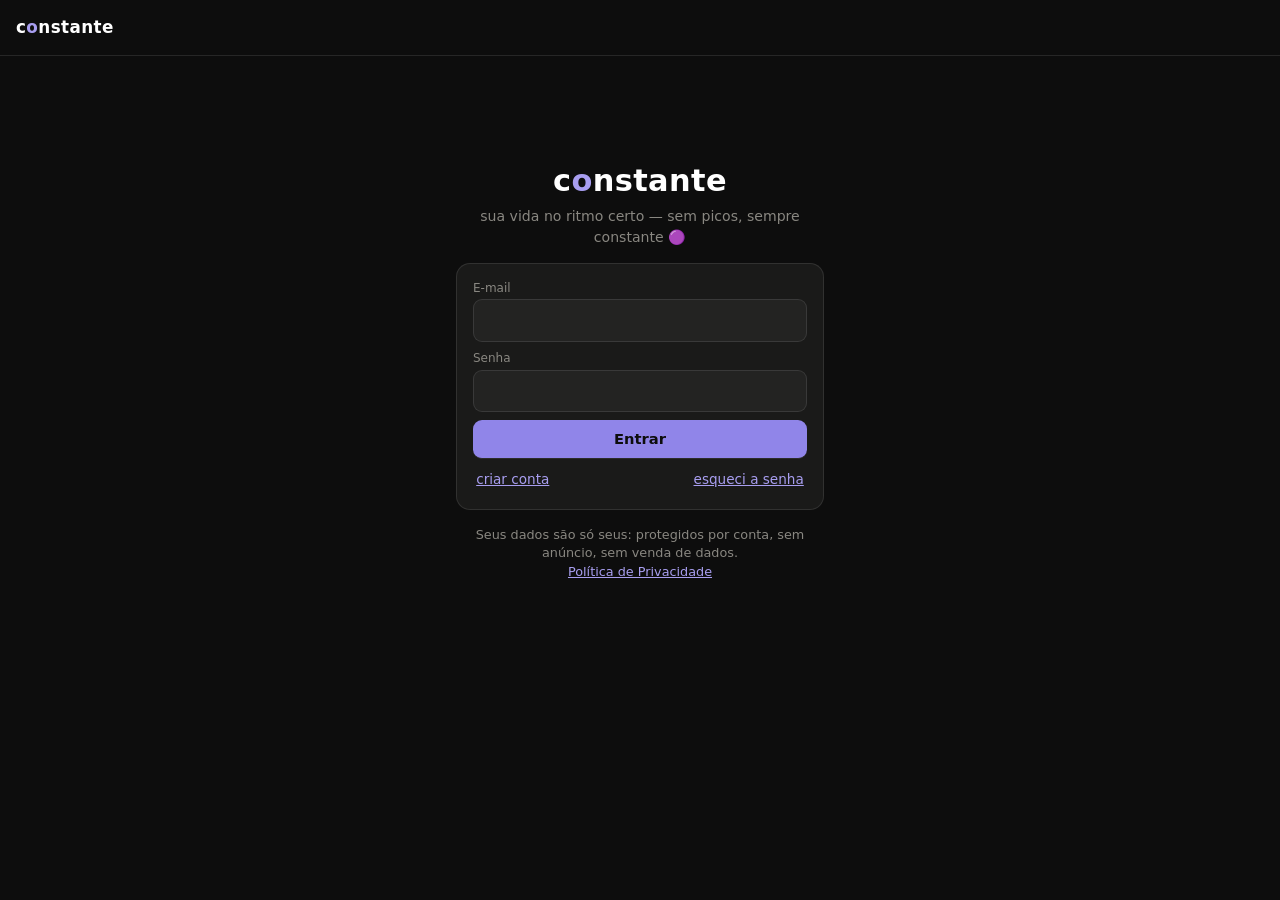
==== index.html @ 074a0b9b "feat: CAPTCHA Turnstile no login + cache v17" ====
<!DOCTYPE html>
<html lang="pt-BR">
<head>
  <meta charset="UTF-8">
  <meta name="viewport" content="width=device-width, initial-scale=1.0, viewport-fit=cover">
  <meta name="description" content="Constante — rotina, hábitos, dieta, finanças e foco. Sua vida no ritmo certo.">
  <meta name="theme-color" content="#0d0d0d">

  <meta http-equiv="Content-Security-Policy" content="default-src 'self'; script-src 'self' https://challenges.cloudflare.com; style-src 'self' 'unsafe-inline'; img-src 'self' data:; connect-src 'self' https://*.supabase.co https://challenges.cloudflare.com; frame-src https://challenges.cloudflare.com; object-src 'none'; base-uri 'none'; form-action 'self'">
  <title>Constante — sua vida no ritmo certo</title>

  <meta property="og:title" content="Constante">
  <meta property="og:description" content="Rotina, hábitos, dieta, finanças e foco — sem picos, sempre constante.">

  <link rel="manifest" href="manifest.webmanifest">
  <link rel="icon" type="image/png" href="assets/icons/icon-192.png">
  <link rel="apple-touch-icon" href="assets/icons/icon-192.png">
  <link rel="stylesheet" href="css/styles.css">
  <script src="https://challenges.cloudflare.com/turnstile/v0/api.js" async defer></script>
</head>
<body>
  <header class="topbar">
    <span class="logo">c<em>o</em>nstante</span>
    <div class="stats" id="top-stats"></div>
    <button class="pill" id="btn-assist" data-action="assist-abrir" aria-label="Assistente — montar e adicionar à rotina" title="Assistente" style="display:none">🤖</button>
    <button class="pill" data-nav="config" aria-label="Configurações">⚙️</button>
  </header>

  <main id="view" aria-live="polite">
    <noscript><p style="padding:1rem">O Constante precisa de JavaScript pra funcionar.</p></noscript>
  </main>

  <button class="sos-fab" data-action="sos-abrir" aria-label="SOS impulso — respiração guiada">🌊</button>

  <nav class="bottom-nav" aria-label="Navegação principal">
    <button data-nav="hoje"><span class="ic">☀️</span>Hoje</button>
    <button data-nav="rotina"><span class="ic">📅</span>Rotina</button>
    <button data-nav="dieta"><span class="ic">🍽️</span>Dieta</button>
    <button data-nav="grana"><span class="ic">💰</span>Grana</button>
    <button data-nav="mente"><span class="ic">🧠</span>Mente</button>
  </nav>

  <div id="modal-root" class="escondido"></div>

  <script src="js/config.js" defer></script>
  <script src="js/vendor-supabase.js" defer></script>
  <script src="js/data.js" defer></script>
  <script src="js/core.js" defer></script>
  <script src="js/ui.js" defer></script>
  <script src="js/auth.js" defer></script>
  <script src="js/views.js" defer></script>
  <script src="js/views2.js" defer></script>
  <script src="js/views-f2.js" defer></script>
  <script src="js/views-auth.js" defer></script>
  <script src="js/assistente.js" defer></script>
  <script src="js/progresso.js" defer></script>
  <script src="js/notificacoes.js" defer></script>
  <script src="js/script.js" defer></script>
</body>
</html>
---- css/styles.css ----
@import url('variables.css');

*,*::before,*::after{ box-sizing:border-box; margin:0; padding:0; }
html{ -webkit-text-size-adjust:100%; }
body{
  font-family:var(--font); background:var(--bg); color:var(--ink);
  line-height:1.45; min-height:100dvh;
  padding-bottom:calc(var(--nav-h) + env(safe-area-inset-bottom, 0px) + 20px);
}
img{ max-width:100%; height:auto; }
button{ font:inherit; color:inherit; background:none; border:none; cursor:pointer; }
input,select,textarea{
  font:inherit; color:var(--ink); background:var(--surface-2);
  border:1px solid var(--border); border-radius:var(--radius-sm);
  padding:0.55rem 0.7rem; width:100%;
}
input:focus,select:focus,textarea:focus,button:focus-visible{
  outline:2px solid var(--brand); outline-offset:1px;
}
h1,h2,h3{ line-height:1.2; }
a{ color:var(--brand-strong); }

.topbar{
  position:sticky; top:0; z-index:40; height:var(--top-h);
  display:flex; align-items:center; gap:var(--sp-sm);
  padding:0 var(--sp-md);
  background:var(--bg);
  border-bottom:1px solid var(--border);
}
.topbar .logo{ font-weight:800; letter-spacing:0.4px; font-size:1.05rem; }
.topbar .logo em{ font-style:normal; color:var(--brand-strong); }
.topbar .stats{ margin-left:auto; display:flex; gap:var(--sp-sm); align-items:center; }
.pill{
  display:inline-flex; align-items:center; gap:0.3rem;
  background:var(--surface-2); border:1px solid var(--border);
  border-radius:999px; padding:0.22rem 0.65rem;
  font-size:0.82rem; font-weight:700; white-space:nowrap;
}
.pill.warn{ background:var(--warning-soft); }
.pill button{ padding:0; }

.bottom-nav{
  position:fixed; left:0; right:0; bottom:0; z-index:40;
  height:calc(var(--nav-h) + env(safe-area-inset-bottom, 0px));
  padding-bottom:env(safe-area-inset-bottom, 0px);
  display:flex; background:var(--surface);
  border-top:1px solid var(--border);
  transition:transform 0.2s ease;
}
/* teclado do celular aberto → esconde a barra pra não cobrir o campo */
body.teclado-aberto .bottom-nav{ transform:translateY(110%); }
body.teclado-aberto .sos-fab{ display:none; }
.bottom-nav button{
  flex:1; display:flex; flex-direction:column; align-items:center; justify-content:center;
  gap:2px; font-size:0.66rem; color:var(--ink-mute); font-weight:600;
}
.bottom-nav button .ic{ font-size:1.25rem; line-height:1; }
.bottom-nav button.ativo{ color:var(--brand-strong); }
.bottom-nav button.ativo .ic{ transform:translateY(-1px); }

main{ max-width:640px; margin:0 auto; padding:var(--sp-md); display:grid; gap:var(--sp-md); }
.card{
  background:var(--surface); border:1px solid var(--border);
  border-radius:var(--radius); padding:var(--sp-md);
}
.card h2{ font-size:0.8rem; text-transform:uppercase; letter-spacing:0.08em;
  color:var(--ink-mute); margin-bottom:var(--sp-sm); font-weight:700; }
.card h2 .dir{ float:right; }
.muted{ color:var(--ink-mute); font-size:0.85rem; }
.small{ font-size:0.8rem; }
.sec{ color:var(--ink-2); }
.num{ font-variant-numeric:tabular-nums; }
.linha{ display:flex; align-items:center; gap:var(--sp-sm); }
.linha .esq{ margin-right:auto; }
.chip{
  display:inline-block; border:1px solid var(--border); border-radius:999px;
  padding:0.15rem 0.6rem; font-size:0.78rem; color:var(--ink-2); background:var(--surface-2);
}
.btn{
  display:inline-flex; align-items:center; justify-content:center; gap:0.4rem;
  background:var(--brand); color:#0d0d0d; font-weight:800;
  border-radius:var(--radius-sm); padding:0.6rem 1rem; font-size:0.92rem;
}
.btn:active{ transform:scale(0.98); }
.btn.sec-btn{ background:var(--surface-2); color:var(--ink); border:1px solid var(--border); font-weight:700; }
.btn.perigo{ background:var(--critical-soft); color:#f3a1a1; border:1px solid rgba(208,59,59,0.4); }
.btn.mini{ padding:0.3rem 0.6rem; font-size:0.8rem; border-radius:8px; }
.btn.bloco{ width:100%; }
.progress{
  height:10px; background:var(--surface-3); border-radius:999px; overflow:hidden;
}
.progress > span{ display:block; height:100%; border-radius:999px;
  background:var(--brand); transition:width 0.4s ease; }
.progress.azul > span{ background:var(--series-1); }
.progress.verde > span{ background:var(--good); }
.progress.fina{ height:6px; }

.saudacao h1{ font-size:1.35rem; margin-bottom:2px; }
.frase{ color:var(--ink-2); font-size:0.9rem; font-style:italic; }
.agora{
  border-left:3px solid var(--brand); padding-left:0.7rem; margin-top:var(--sp-sm);
}
.hab{
  display:flex; align-items:center; gap:0.7rem; width:100%;
  padding:0.6rem 0.4rem; border-radius:var(--radius-sm); text-align:left;
  border-bottom:1px solid var(--grid);
}
.hab:last-child{ border-bottom:none; }
.hab .ic{ font-size:1.3rem; width:2rem; text-align:center; flex:none; }
.hab .nome{ flex:1; font-weight:600; font-size:0.95rem; }
.hab .sub{ display:block; font-weight:400; font-size:0.78rem; color:var(--ink-mute); }
.hab .streak{ font-size:0.8rem; color:var(--ink-2); font-weight:700; white-space:nowrap; }
.hab .check{
  width:1.7rem; height:1.7rem; border-radius:50%; flex:none;
  border:2px solid var(--baseline); display:grid; place-items:center;
  font-size:0.95rem; color:transparent; transition:all 0.15s ease;
}
.hab.feito .check{ background:var(--good); border-color:var(--good); color:#fff; }
.hab.falhou{ opacity:0.75; }
.hab.falhou .check{ background:var(--critical-soft); border-color:var(--critical); color:var(--critical); }
.hab.feito .nome{ text-decoration:line-through; text-decoration-color:rgba(255,255,255,0.35); }
.deslize-btn{ font-size:0.72rem; color:var(--ink-mute); text-decoration:underline; padding:0.2rem; }
.grupo-titulo{ margin:0.6rem 0 0.1rem; font-size:0.75rem; color:var(--ink-mute);
  text-transform:uppercase; letter-spacing:0.06em; font-weight:700; }
.agua-controles{ display:flex; gap:var(--sp-sm); align-items:center; flex-wrap:wrap; }
.check-lista .item{ display:flex; gap:0.6rem; align-items:flex-start; width:100%;
  text-align:left; padding:0.45rem 0.2rem; border-bottom:1px solid var(--grid); }
.check-lista .item:last-child{ border-bottom:none; }
.check-lista .box{ width:1.25rem; height:1.25rem; border-radius:6px; flex:none; margin-top:2px;
  border:2px solid var(--baseline); display:grid; place-items:center; font-size:0.75rem; color:transparent; }
.check-lista .item.ok .box{ background:var(--good); border-color:var(--good); color:#fff; }
.escala{ display:flex; gap:0.4rem; }
.escala button{
  flex:1; padding:0.5rem 0; border-radius:var(--radius-sm); font-size:1.15rem;
  background:var(--surface-2); border:1px solid var(--border);
}
.escala button.sel{ background:var(--brand); border-color:var(--brand); }

.mini-chart{ display:flex; align-items:flex-end; gap:6px; height:88px; padding-top:14px; }
.mini-chart .col{ flex:1; display:flex; flex-direction:column; align-items:center; gap:4px; height:100%; justify-content:flex-end; }
.mini-chart .bar{ width:100%; max-width:26px; background:var(--series-1); border-radius:4px 4px 0 0; min-height:2px; position:relative; }
.mini-chart .bar.apagada{ background:var(--surface-3); }
.mini-chart .col .lbl{ font-size:0.66rem; color:var(--ink-mute); }
.mini-chart .col .val{ font-size:0.66rem; color:var(--ink-2); font-variant-numeric:tabular-nums; height:0.9em; }

.dias-nav{ display:flex; gap:6px; overflow-x:auto; padding-bottom:4px; }
.dias-nav button{
  flex:1; min-width:3.2rem; padding:0.45rem 0.2rem; border-radius:var(--radius-sm);
  background:var(--surface-2); border:1px solid var(--border);
  font-size:0.8rem; font-weight:700; color:var(--ink-2);
}
.dias-nav button.sel{ background:var(--brand); color:#0d0d0d; border-color:var(--brand); }
.bloco{
  display:flex; gap:0.7rem; padding:0.5rem 0.3rem; border-bottom:1px solid var(--grid);
  align-items:baseline;
}
.bloco:last-child{ border-bottom:none; }
.bloco .hora{ font-variant-numeric:tabular-nums; font-size:0.8rem; color:var(--ink-mute);
  width:5.4rem; flex:none; }
.bloco .txt{ flex:1; font-size:0.92rem; }
.bloco .tag{ width:4px; align-self:stretch; border-radius:2px; flex:none; }
.bloco.agora-marca{ background:var(--surface-2); border-radius:var(--radius-sm); }
.bloco .edit{ color:var(--ink-mute); font-size:0.85rem; padding:0 0.3rem; }

.refeicao-card{ border-bottom:1px solid var(--grid); padding:0.7rem 0; }
.refeicao-card:last-child{ border-bottom:none; }
.refeicao-card ul{ margin:0.3rem 0 0 1.1rem; font-size:0.88rem; color:var(--ink-2); }
.refeicao-card .subs{ margin-top:0.35rem; }
.refeicao-card .subs li{ color:var(--ink-mute); font-size:0.8rem; }
details summary{ cursor:pointer; color:var(--ink-mute); font-size:0.8rem; margin-top:0.3rem; }
.peso-chart{ width:100%; height:120px; }

.divida{ padding:0.6rem 0; border-bottom:1px solid var(--grid); }
.divida:last-child{ border-bottom:none; }
.divida .topo{ display:flex; align-items:baseline; gap:0.5rem; margin-bottom:0.35rem; }
.divida .topo .nome{ font-weight:700; }
.divida .topo .valores{ margin-left:auto; font-size:0.82rem; color:var(--ink-2); }
.divida.quitada .nome{ text-decoration:line-through; color:var(--ink-mute); }
.tabela{ width:100%; border-collapse:collapse; font-size:0.85rem; }
.tabela th{ text-align:left; color:var(--ink-mute); font-weight:600; font-size:0.75rem;
  text-transform:uppercase; letter-spacing:0.05em; padding:0.35rem 0.4rem;
  border-bottom:1px solid var(--baseline); }
.tabela td{ padding:0.4rem; border-bottom:1px solid var(--grid); vertical-align:top; }
.tabela td.num, .tabela th.num{ text-align:right; }
.gauge-lbl{ display:flex; justify-content:space-between; font-size:0.8rem; color:var(--ink-2); margin-bottom:4px; }

.sono-form{ display:grid; grid-template-columns:1fr 1fr; gap:var(--sp-sm); }
.sono-form label{ font-size:0.75rem; color:var(--ink-mute); display:block; margin-bottom:2px; }
.linha-chart{ display:flex; align-items:flex-end; gap:3px; height:64px; }
.linha-chart .b{ flex:1; background:var(--series-1); border-radius:3px 3px 0 0; min-height:2px; }
.linha-chart .b.vazio{ background:var(--surface-3); }
.conquista{ display:flex; gap:0.7rem; align-items:center; padding:0.45rem 0; border-bottom:1px solid var(--grid); }
.conquista:last-child{ border-bottom:none; }
.conquista .ic{ font-size:1.5rem; width:2.2rem; text-align:center; filter:grayscale(1); opacity:0.4; }
.conquista.ganha .ic{ filter:none; opacity:1; }
.conquista .nome{ font-weight:700; font-size:0.9rem; }
.conquista .desc{ font-size:0.78rem; color:var(--ink-mute); }

.cfg-grid{ display:grid; grid-template-columns:1fr 1fr; gap:var(--sp-sm); }
.cfg-grid label, .campo label{ font-size:0.75rem; color:var(--ink-mute); display:block; margin-bottom:2px; }
.campo{ margin-bottom:var(--sp-sm); }
.lista-edit .item-edit{ display:flex; gap:0.5rem; align-items:center; padding:0.4rem 0;
  border-bottom:1px solid var(--grid); font-size:0.9rem; }
.lista-edit .item-edit:last-child{ border-bottom:none; }
.lista-edit .item-edit .nome{ flex:1; }

.modal-fundo{
  position:fixed; inset:0; z-index:60; background:rgba(0,0,0,0.65);
  display:grid; place-items:end center; backdrop-filter:blur(3px);
}
.modal{
  background:var(--surface); border:1px solid var(--border);
  border-radius:var(--radius) var(--radius) 0 0; width:100%; max-width:640px;
  max-height:88dvh; overflow-y:auto; padding:var(--sp-lg) var(--sp-md) calc(var(--sp-lg) + env(safe-area-inset-bottom,0px));
  box-shadow:var(--shadow);
}
.modal h3{ margin-bottom:var(--sp-sm); }
.modal .acoes{ display:flex; gap:var(--sp-sm); margin-top:var(--sp-md); }
.modal .acoes .btn{ flex:1; }
.sos-fab{
  position:fixed; right:14px; bottom:calc(var(--nav-h) + env(safe-area-inset-bottom,0px) + 14px);
  z-index:45; width:52px; height:52px; border-radius:50%;
  background:var(--surface-2); border:1px solid var(--border);
  font-size:1.5rem; box-shadow:var(--shadow); display:grid; place-items:center;
}
.respira{
  width:150px; height:150px; margin:var(--sp-lg) auto; border-radius:50%;
  background:radial-gradient(circle, rgba(144,133,233,0.5), rgba(144,133,233,0.12));
  display:grid; place-items:center; font-weight:800; font-size:1.05rem;
  transition:transform 3.5s ease-in-out; transform:scale(0.62);
}
.respira.inspira{ transform:scale(1); }
.toast{
  position:fixed; left:50%; transform:translateX(-50%);
  bottom:calc(var(--nav-h) + 20px); z-index:70;
  background:var(--surface-2); border:1px solid var(--border); color:var(--ink);
  border-radius:999px; padding:0.55rem 1.1rem; font-size:0.88rem; font-weight:600;
  box-shadow:var(--shadow); max-width:92vw; text-align:center;
}

.grid-2{ display:grid; grid-template-columns:1fr 1fr; gap:var(--sp-sm); }
.mt{ margin-top:var(--sp-sm); } .mt-lg{ margin-top:var(--sp-md); }
.centro{ text-align:center; }
.escondido{ display:none !important; }
.aviso{
  background:var(--warning-soft); border:1px solid rgba(250,178,25,0.35);
  border-radius:var(--radius-sm); padding:0.6rem 0.8rem; font-size:0.82rem; color:var(--ink-2);
}
.ok-box{ background:var(--good-soft); border:1px solid rgba(12,163,12,0.35);
  border-radius:var(--radius-sm); padding:0.6rem 0.8rem; font-size:0.85rem; }
.hero-num{ font-size:2rem; font-weight:800; }
.hero-sub{ font-size:0.8rem; color:var(--ink-mute); }

.modo-login .bottom-nav, .modo-login .sos-fab, .modo-login .topbar .stats,
.modo-login .topbar [data-nav="config"]{ display:none; }
.login-wrap{ max-width:400px; margin:7dvh auto 0; padding:var(--sp-md); display:grid; gap:var(--sp-md); }
.login-logo{ text-align:center; font-size:1.9rem; font-weight:800; letter-spacing:0.4px; }
.login-logo em{ font-style:normal; color:var(--brand-strong); }
.login-tag{ text-align:center; color:var(--ink-mute); font-size:0.88rem; margin-top:-0.8rem; }
.login-consent{ display:flex; gap:0.5rem; align-items:flex-start; font-size:0.8rem;
  color:var(--ink-2); margin-top:var(--sp-sm); }
.login-consent input{ width:auto; margin-top:2px; flex:none; }
.login-links{ display:flex; justify-content:space-between; font-size:0.85rem; }
.login-links button{ color:var(--brand-strong); text-decoration:underline; padding:0.2rem; }

@media (min-width:768px){
  main{ max-width:720px; padding:var(--sp-lg); }
  .sono-form{ grid-template-columns:repeat(4,1fr); }
  .modal-fundo{ place-items:center; }
  .modal{ border-radius:var(--radius); }
}
@media (min-width:1024px){
  main{ max-width:860px; }
}
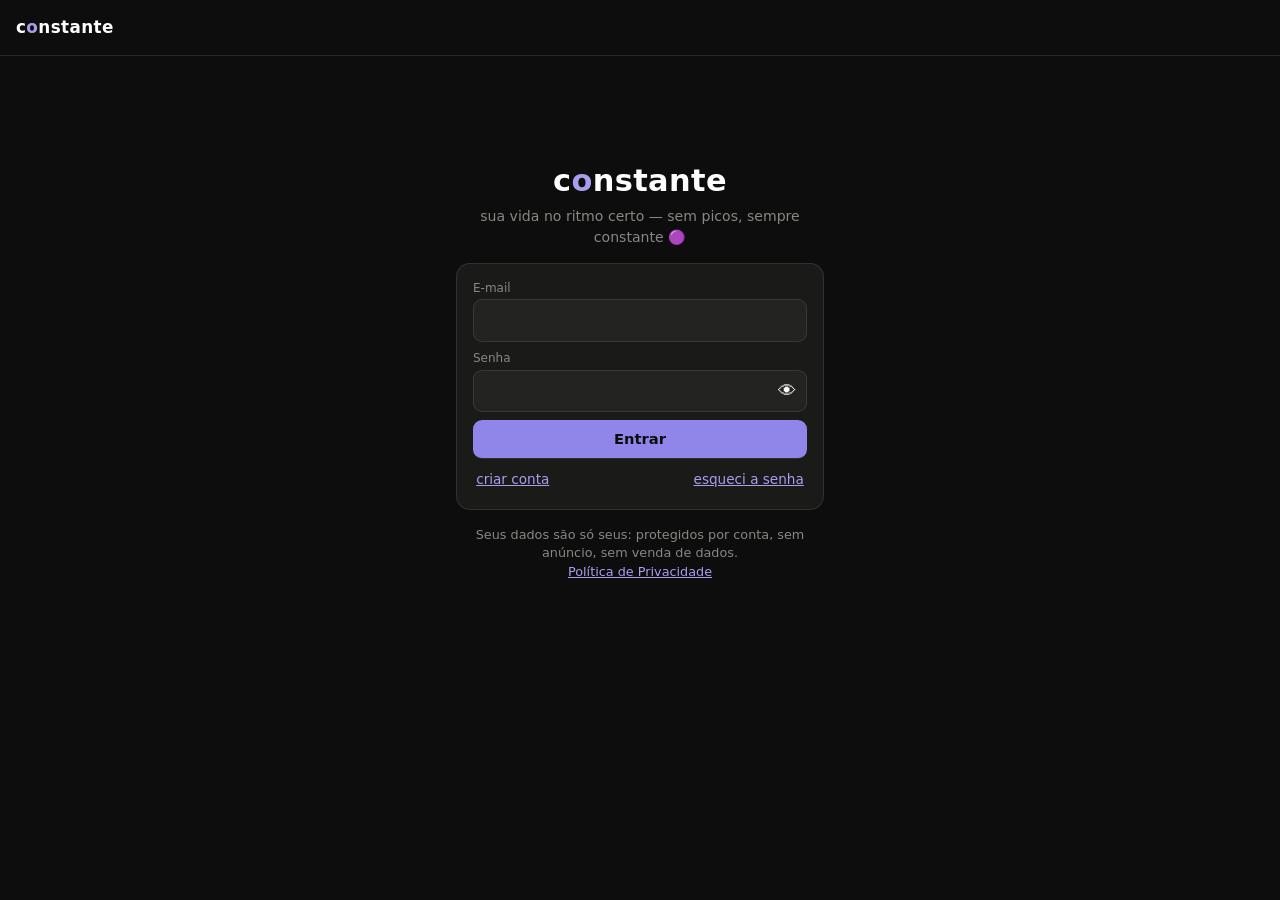
==== commit 660e5412: "feat: novidades + Auditoria de Nielsen" ====
--- a/index.html
+++ b/index.html
@@ -6,7 +6,7 @@
   <meta name="description" content="Constante — rotina, hábitos, dieta, finanças e foco. Sua vida no ritmo certo.">
   <meta name="theme-color" content="#0d0d0d">
 
-  <meta http-equiv="Content-Security-Policy" content="default-src 'self'; script-src 'self' https://challenges.cloudflare.com; style-src 'self' 'unsafe-inline'; img-src 'self' data:; connect-src 'self' https://*.supabase.co https://challenges.cloudflare.com; frame-src https://challenges.cloudflare.com; object-src 'none'; base-uri 'none'; form-action 'self'">
+  <meta http-equiv="Content-Security-Policy" content="default-src 'self'; script-src 'self' https://challenges.cloudflare.com; style-src 'self' 'unsafe-inline'; img-src 'self' data:; connect-src 'self' https://*.supabase.co https://challenges.cloudflare.com https://eu.i.posthog.com; frame-src https://challenges.cloudflare.com; object-src 'none'; base-uri 'none'; form-action 'self'">
   <title>Constante — sua vida no ritmo certo</title>
 
   <meta property="og:title" content="Constante">
@@ -38,6 +38,7 @@
     <button data-nav="dieta"><span class="ic">🍽️</span>Dieta</button>
     <button data-nav="grana"><span class="ic">💰</span>Grana</button>
     <button data-nav="mente"><span class="ic">🧠</span>Mente</button>
+    <button data-nav="progresso"><span class="ic">📈</span>Progresso</button>
   </nav>
 
   <div id="modal-root" class="escondido"></div>
@@ -55,6 +56,7 @@
   <script src="js/assistente.js" defer></script>
   <script src="js/progresso.js" defer></script>
   <script src="js/notificacoes.js" defer></script>
+  <script src="js/metrica.js" defer></script>
   <script src="js/script.js" defer></script>
 </body>
 </html>
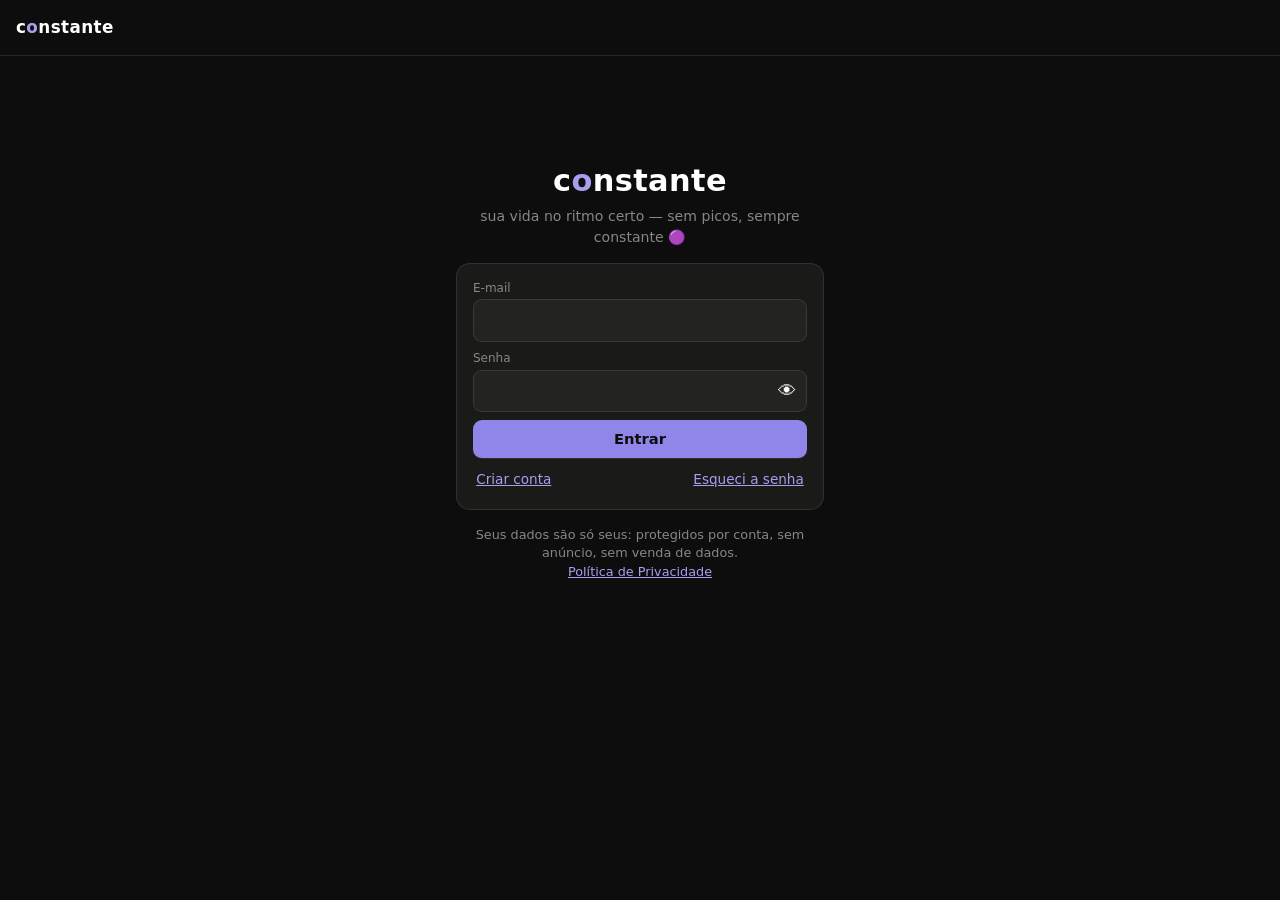
==== commit 88fb8d68: "v33: aba Ajustes, treinos semana A/B com descanso, assistente com botoes, menos emoji e safe areas" ====
--- a/index.html
+++ b/index.html
@@ -23,7 +23,6 @@
     <span class="logo">c<em>o</em>nstante</span>
     <div class="stats" id="top-stats"></div>
     <button class="pill" id="btn-assist" data-action="assist-abrir" aria-label="Assistente — montar e adicionar à rotina" title="Assistente" style="display:none">🤖</button>
-    <button class="pill" data-nav="config" aria-label="Configurações">⚙️</button>
   </header>
 
   <main id="view" aria-live="polite">
@@ -39,6 +38,7 @@
     <button data-nav="grana"><span class="ic">💰</span>Grana</button>
     <button data-nav="mente"><span class="ic">🧠</span>Mente</button>
     <button data-nav="progresso"><span class="ic">📈</span>Progresso</button>
+    <button data-nav="config"><span class="ic">⚙️</span>Ajustes</button>
   </nav>
 
   <div id="modal-root" class="escondido"></div>
--- a/css/styles.css
+++ b/css/styles.css
@@ -21,9 +21,10 @@
 a{ color:var(--brand-strong); }
 
 .topbar{
-  position:sticky; top:0; z-index:40; height:var(--top-h);
+  position:sticky; top:0; z-index:40;
+  height:calc(var(--top-h) + env(safe-area-inset-top, 0px));
   display:flex; align-items:center; gap:var(--sp-sm);
-  padding:0 var(--sp-md);
+  padding:env(safe-area-inset-top, 0px) calc(var(--sp-md) + env(safe-area-inset-right, 0px)) 0 calc(var(--sp-md) + env(safe-area-inset-left, 0px));
   background:var(--bg);
   border-bottom:1px solid var(--border);
 }
@@ -43,6 +44,8 @@
   position:fixed; left:0; right:0; bottom:0; z-index:40;
   height:calc(var(--nav-h) + env(safe-area-inset-bottom, 0px));
   padding-bottom:env(safe-area-inset-bottom, 0px);
+  padding-left:env(safe-area-inset-left, 0px);
+  padding-right:env(safe-area-inset-right, 0px);
   display:flex; background:var(--surface);
   border-top:1px solid var(--border);
   transition:transform 0.2s ease;
@@ -52,7 +55,8 @@
 body.teclado-aberto .sos-fab{ display:none; }
 .bottom-nav button{
   flex:1; display:flex; flex-direction:column; align-items:center; justify-content:center;
-  gap:2px; font-size:0.66rem; color:var(--ink-mute); font-weight:600;
+  gap:2px; font-size:0.64rem; color:var(--ink-mute); font-weight:600;
+  min-width:0; padding:0 1px; white-space:nowrap; overflow:hidden;
 }
 .bottom-nav button .ic{ font-size:1.25rem; line-height:1; }
 .bottom-nav button.ativo{ color:var(--brand-strong); }
@@ -64,8 +68,10 @@
   border-radius:var(--radius); padding:var(--sp-md);
 }
 .card h2{ font-size:0.8rem; text-transform:uppercase; letter-spacing:0.08em;
-  color:var(--ink-mute); margin-bottom:var(--sp-sm); font-weight:700; }
-.card h2 .dir{ float:right; }
+  color:var(--ink-mute); margin-bottom:var(--sp-sm); font-weight:700;
+  display:flex; align-items:center; gap:0.5rem; flex-wrap:wrap; }
+/* antes era float:right — o float "vazava" do h2 e desalinhava o 1º item da lista */
+.card h2 .dir{ float:none; margin-left:auto; }
 .muted{ color:var(--ink-mute); font-size:0.85rem; }
 .small{ font-size:0.8rem; }
 .sec{ color:var(--ink-2); }
@@ -263,6 +269,14 @@
 .login-links{ display:flex; justify-content:space-between; font-size:0.85rem; }
 .login-links button{ color:var(--brand-strong); text-decoration:underline; padding:0.2rem; }
 
+/* telas bem estreitas (iPhone SE/mini e afins): tudo respira melhor */
+@media (max-width:359px){
+  .bottom-nav button{ font-size:0.56rem; }
+  .bottom-nav button .ic{ font-size:1.1rem; }
+  .pill{ padding:0.18rem 0.45rem; font-size:0.74rem; }
+  .hero-num{ font-size:1.7rem; }
+  main{ padding:var(--sp-sm); }
+}
 @media (min-width:768px){
   main{ max-width:720px; padding:var(--sp-lg); }
   .sono-form{ grid-template-columns:repeat(4,1fr); }
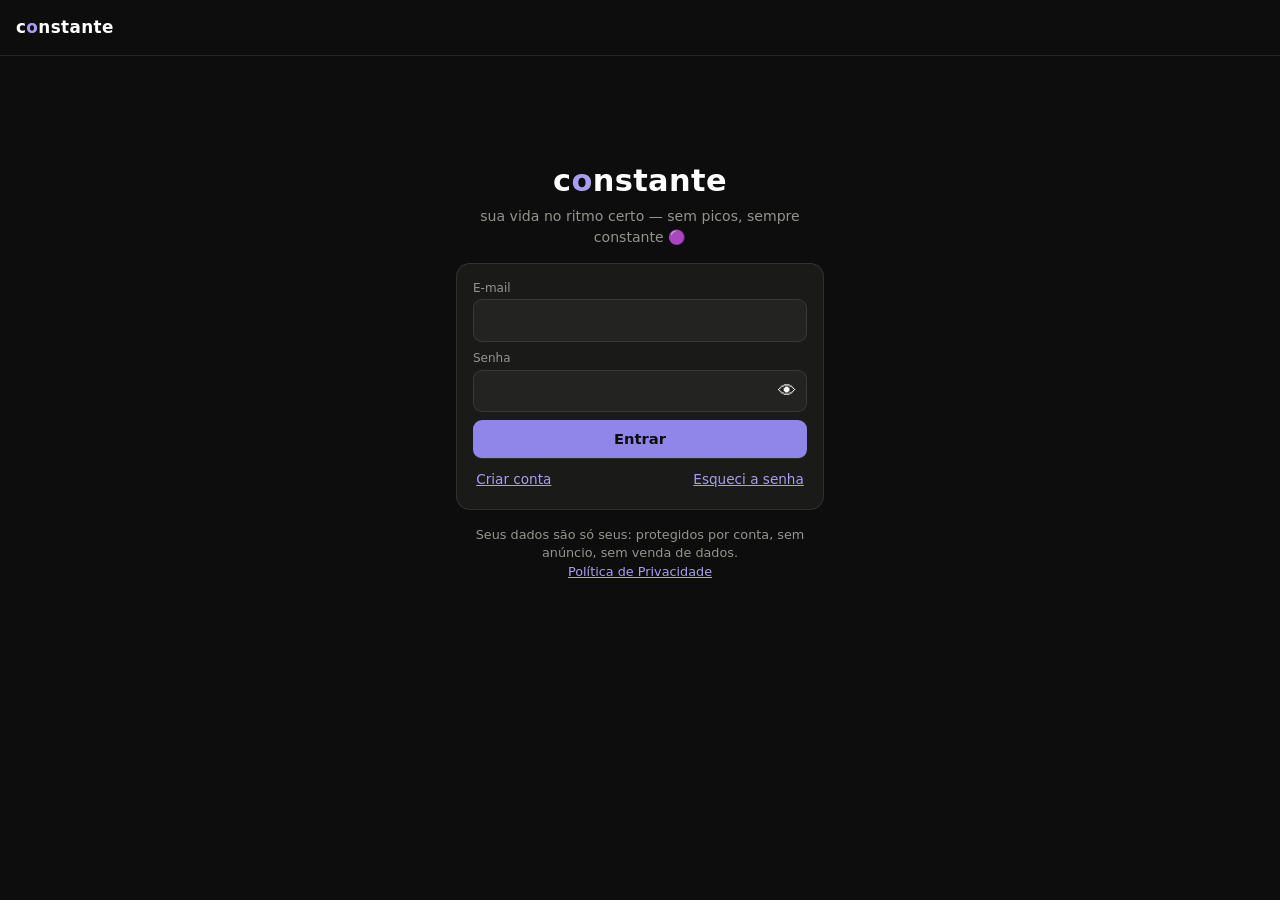
==== commit a56c7b5a: "v55: corrige contraste e rotulos dos campos, e acelera a primeira abertura do app" ====
--- a/index.html
+++ b/index.html
@@ -2,7 +2,7 @@
 <html lang="pt-BR">
 <head>
   <meta charset="UTF-8">
-  <meta name="viewport" content="width=device-width, initial-scale=1.0, viewport-fit=cover">
+  <meta name="viewport" content="width=device-width, initial-scale=1.0, viewport-fit=cover, interactive-widget=resizes-content">
   <meta name="description" content="Constante — rotina, hábitos, dieta, finanças e foco. Sua vida no ritmo certo.">
   <meta name="theme-color" content="#0d0d0d">
 
@@ -15,6 +15,7 @@
   <link rel="manifest" href="manifest.webmanifest">
   <link rel="icon" type="image/png" href="assets/icons/icon-192.png">
   <link rel="apple-touch-icon" href="assets/icons/icon-192.png">
+  <link rel="stylesheet" href="css/variables.css">
   <link rel="stylesheet" href="css/styles.css">
   <script src="https://challenges.cloudflare.com/turnstile/v0/api.js" async defer></script>
 </head>
@@ -31,7 +32,9 @@
 
   <button class="sos-fab" data-action="sos-abrir" aria-label="SOS impulso — respiração guiada">🌊</button>
 
-  <nav class="bottom-nav" aria-label="Navegação principal">
+  <!-- Os botões abaixo são só o esqueleto: renderNav() reescreve a barra com as
+       abas que a pessoa escolheu (Ajustes → Barra de baixo, ou toque longo aqui). -->
+  <nav class="bottom-nav" id="bottom-nav" aria-label="Navegação principal">
     <button data-nav="hoje"><span class="ic">☀️</span>Hoje</button>
     <button data-nav="rotina"><span class="ic">📅</span>Rotina</button>
     <button data-nav="dieta"><span class="ic">🍽️</span>Dieta</button>
@@ -55,6 +58,8 @@
   <script src="js/views-auth.js" defer></script>
   <script src="js/assistente.js" defer></script>
   <script src="js/progresso.js" defer></script>
+  <script src="js/amigos.js" defer></script>
+  <script src="js/fase5.js" defer></script>
   <script src="js/notificacoes.js" defer></script>
   <script src="js/metrica.js" defer></script>
   <script src="js/script.js" defer></script>
--- a/css/variables.css
+++ b/css/variables.css
@@ -0,0 +1,59 @@
+:root {
+  color-scheme: dark;
+
+  --bg: #0d0d0d;
+  --surface: #1a1a19;
+  --surface-2: #232322;
+  --surface-3: #2c2c2a;
+
+  --ink: #ffffff;
+  --ink-2: #c3c2b7;
+  --ink-mute: #95938d;   /* v55: era #898781 — batia 4,38:1 sobre o card e reprovava no WCAG AA */
+
+  --grid: #2c2c2a;
+  --baseline: #383835;
+  --border: rgba(255,255,255,0.10);
+
+  --brand: #9085e9;
+  --brand-strong: #a89ef0;
+  --series-1: #3987e5;
+  --series-1-soft: rgba(57,135,229,0.18);
+
+  --good: #0ca30c;
+  --warning: #fab219;
+  --serious: #ec835a;
+  --critical: #d03b3b;
+  --good-soft: rgba(12,163,12,0.14);
+  --warning-soft: rgba(250,178,25,0.12);
+  --critical-soft: rgba(208,59,59,0.14);
+
+  --c-aula: #3987e5;
+  --c-estagio: #199e70;
+  --c-treino: #d95926;
+  --c-refeicao: #c98500;
+  --c-estudo: #9085e9;
+  --c-sites: #d55181;
+  --c-idioma: #3987e5;
+  --c-leitura: #199e70;
+  --c-sono: #6d6a8f;
+  --c-livre: #565550;
+  --c-pausa: #565550;
+  --c-desloc: #45443f;
+  --c-remedios: #e66767;
+  --c-revisao: #c98500;
+
+  --font: system-ui, -apple-system, "Segoe UI", Roboto, sans-serif;
+
+  --sp-xs: 0.25rem;
+  --sp-sm: 0.5rem;
+  --sp-md: 1rem;
+  --sp-lg: 1.5rem;
+  --sp-xl: 2.5rem;
+
+  --radius: 14px;
+  --radius-sm: 9px;
+  --shadow: 0 6px 24px rgba(0,0,0,0.35);
+
+  --nav-h: 62px;
+  --top-h: 56px;
+}
--- a/css/styles.css
+++ b/css/styles.css
@@ -1,7 +1,13 @@
-@import url('variables.css');
+/* variables.css entra por <link> no index.html — @import aqui obrigava
+   o navegador a baixar em série, atrasando a primeira pintura. */
 
 *,*::before,*::after{ box-sizing:border-box; margin:0; padding:0; }
-html{ -webkit-text-size-adjust:100%; }
+html{ -webkit-text-size-adjust:100%; text-size-adjust:100%; }
+/* trava final: nada nunca cria rolagem horizontal na página */
+html, body{ overflow-x:hidden; max-width:100%; }
+svg{ max-width:100%; }
+table{ width:100%; table-layout:fixed; }
+td, th{ overflow-wrap:anywhere; }
 body{
   font-family:var(--font); background:var(--bg); color:var(--ink);
   line-height:1.45; min-height:100dvh;
@@ -62,10 +68,16 @@
 .bottom-nav button.ativo{ color:var(--brand-strong); }
 .bottom-nav button.ativo .ic{ transform:translateY(-1px); }
 
-main{ max-width:640px; margin:0 auto; padding:var(--sp-md); display:grid; gap:var(--sp-md); }
+/* minmax(0,1fr): sem isso, item de grid nunca encolhe abaixo do conteúdo dele —
+   um nome comprido ou uma barra larga empurrava a página inteira pra fora da tela
+   (no Android isso vira "preciso dar zoom pra caber"). */
+main{ max-width:640px; margin:0 auto; padding:var(--sp-md);
+  display:grid; grid-template-columns:minmax(0,1fr); gap:var(--sp-md); }
+main > *{ min-width:0; }
 .card{
   background:var(--surface); border:1px solid var(--border);
   border-radius:var(--radius); padding:var(--sp-md);
+  min-width:0; overflow-wrap:break-word;
 }
 .card h2{ font-size:0.8rem; text-transform:uppercase; letter-spacing:0.08em;
   color:var(--ink-mute); margin-bottom:var(--sp-sm); font-weight:700;
@@ -76,8 +88,9 @@
 .small{ font-size:0.8rem; }
 .sec{ color:var(--ink-2); }
 .num{ font-variant-numeric:tabular-nums; }
-.linha{ display:flex; align-items:center; gap:var(--sp-sm); }
-.linha .esq{ margin-right:auto; }
+.linha{ display:flex; align-items:center; gap:var(--sp-sm); min-width:0; flex-wrap:wrap; }
+.linha .esq{ margin-right:auto; min-width:0; overflow-wrap:anywhere; }
+.linha > *{ min-width:0; }
 .chip{
   display:inline-block; border:1px solid var(--border); border-radius:999px;
   padding:0.15rem 0.6rem; font-size:0.78rem; color:var(--ink-2); background:var(--surface-2);
@@ -149,9 +162,11 @@
 .mini-chart .col .lbl{ font-size:0.66rem; color:var(--ink-mute); }
 .mini-chart .col .val{ font-size:0.66rem; color:var(--ink-2); font-variant-numeric:tabular-nums; height:0.9em; }
 
-.dias-nav{ display:flex; gap:6px; overflow-x:auto; padding-bottom:4px; }
+.dias-nav{ display:flex; gap:6px; overflow-x:auto; padding-bottom:4px;
+  min-width:0; max-width:100%; -webkit-overflow-scrolling:touch; scrollbar-width:none; }
+.dias-nav::-webkit-scrollbar{ display:none; }
 .dias-nav button{
-  flex:1; min-width:3.2rem; padding:0.45rem 0.2rem; border-radius:var(--radius-sm);
+  flex:1 0 auto; min-width:2.9rem; padding:0.45rem 0.2rem; border-radius:var(--radius-sm);
   background:var(--surface-2); border:1px solid var(--border);
   font-size:0.8rem; font-weight:700; color:var(--ink-2);
 }
@@ -202,7 +217,7 @@
 .conquista .nome{ font-weight:700; font-size:0.9rem; }
 .conquista .desc{ font-size:0.78rem; color:var(--ink-mute); }
 
-.cfg-grid{ display:grid; grid-template-columns:1fr 1fr; gap:var(--sp-sm); }
+.cfg-grid{ display:grid; grid-template-columns:repeat(2,minmax(0,1fr)); gap:var(--sp-sm); }
 .cfg-grid label, .campo label{ font-size:0.75rem; color:var(--ink-mute); display:block; margin-bottom:2px; }
 .campo{ margin-bottom:var(--sp-sm); }
 .lista-edit .item-edit{ display:flex; gap:0.5rem; align-items:center; padding:0.4rem 0;
@@ -217,7 +232,10 @@
 .modal{
   background:var(--surface); border:1px solid var(--border);
   border-radius:var(--radius) var(--radius) 0 0; width:100%; max-width:640px;
-  max-height:88dvh; overflow-y:auto; padding:var(--sp-lg) var(--sp-md) calc(var(--sp-lg) + env(safe-area-inset-bottom,0px));
+  max-height:88dvh; overflow-y:auto;
+  /* --kb = altura do teclado do celular (js/script.js). Sem isso o botão de salvar
+     ficava embaixo do teclado no Android e a pessoa desistia de registrar. */
+  padding:var(--sp-lg) var(--sp-md) calc(var(--sp-lg) + env(safe-area-inset-bottom,0px) + var(--kb, 0px));
   box-shadow:var(--shadow);
 }
 .modal h3{ margin-bottom:var(--sp-sm); }
@@ -286,3 +304,114 @@
 @media (min-width:1024px){
   main{ max-width:860px; }
 }
+
+/* ---------- v38: moldura de recorde no avatar ---------- */
+.avatar-anel{ position:relative; border-radius:50%; padding:3px; flex:none; display:grid; place-items:center; cursor:pointer; }
+.avatar-anel img, .avatar-anel .avatar-inicial{ display:block; border-radius:50%; object-fit:cover; width:100%; height:100%; }
+.avatar-anel .avatar-inicial{ background:var(--surface-3); display:grid; place-items:center; font-weight:800; font-size:1.3rem; color:var(--ink-2); }
+.av-52{ width:58px; height:58px; } .av-64{ width:70px; height:70px; }
+.anel-semente{ background:conic-gradient(from 200deg, #2c4a3c, #199e70, #2c4a3c); }
+.anel-bronze{ background:conic-gradient(from 200deg, #7a4a20, #d29a5c, #8a5a2b, #d29a5c, #7a4a20); }
+.anel-prata{ background:conic-gradient(from 200deg, #8d939c, #e6e9ee, #9aa0a8, #e6e9ee, #8d939c); }
+.anel-ouro{ background:conic-gradient(from 200deg, #9a7616, #ffd867, #c49a2c, #ffd867, #9a7616); animation:anel-respira 6s ease-in-out infinite; }
+.anel-ametista{ background:conic-gradient(from 200deg, #6f61e0, #c4bcff, #9085e9, #c4bcff, #6f61e0); animation:anel-respira 5s ease-in-out infinite; }
+@keyframes anel-respira{ 0%,100%{ filter:brightness(1); } 50%{ filter:brightness(1.25); } }
+
+/* ---------- v38: micro-interações ---------- */
+.pop{ animation:check-pop 0.42s cubic-bezier(0.34,1.56,0.64,1); }
+@keyframes check-pop{ 0%{ transform:scale(0.6); } 55%{ transform:scale(1.25); } 100%{ transform:scale(1); } }
+#view.anim{ animation:vista-entra 0.22s ease; }
+@keyframes vista-entra{ from{ opacity:0.35; transform:translateY(6px); } to{ opacity:1; transform:none; } }
+.modal{ animation:modal-sobe 0.2s ease; }
+@keyframes modal-sobe{ from{ opacity:0.4; transform:translateY(18px); } to{ opacity:1; transform:none; } }
+.toast{ animation:toast-entra 0.18s ease; }
+@keyframes toast-entra{ from{ opacity:0; transform:translateX(-50%) translateY(8px); } to{ opacity:1; transform:translateX(-50%) translateY(0); } }
+@media (prefers-reduced-motion: reduce){
+  .avatar-anel, #view.anim, .modal, .toast, .pop{ animation:none !important; }
+}
+
+/* ---- v41: abertura por intenção (chips do onboarding) ---- */
+.chips-onb{ display:flex; flex-wrap:wrap; gap:0.4rem; margin:0.4rem 0 0.2rem; }
+.chip-onb{
+  border:1px solid var(--border); border-radius:999px;
+  padding:0.4rem 0.7rem; font-size:0.82rem; line-height:1.15;
+  background:var(--surface-2); color:var(--ink-2); text-align:left;
+  opacity:0.62; transition:opacity 0.15s ease, border-color 0.15s ease, background 0.15s ease;
+}
+.chip-onb.sel{
+  opacity:1; border-color:var(--brand); background:var(--surface-3); color:var(--ink);
+  font-weight:700;
+}
+.chip-onb.sel::after{ content:' ✓'; color:var(--brand-strong); }
+
+/* ---- v42: calendário de gastos na Grana ---- */
+.cal-grana{ display:grid; grid-template-columns:repeat(7,1fr); gap:3px; }
+.cal-grana .cal-cab{
+  text-align:center; font-size:0.62rem; font-weight:700; letter-spacing:0.04em;
+  color:var(--ink-mute); padding-bottom:2px;
+}
+.cal-dia{
+  display:flex; flex-direction:column; align-items:center; justify-content:center; gap:1px;
+  min-height:2.5rem; padding:0.15rem 0; border-radius:var(--radius-sm);
+  background:var(--surface-2); border:1px solid transparent; color:var(--ink-2);
+}
+.cal-dia .cal-n{ font-size:0.78rem; font-weight:700; line-height:1; }
+.cal-dia .cal-tot{ font-size:0.6rem; color:var(--ink-mute); line-height:1; min-height:0.6rem; }
+.cal-dia.tem{ background:var(--surface-3); }
+.cal-dia.tem .cal-tot{ color:var(--ink-2); }
+.cal-dia.hoje{ border-color:var(--border); }
+.cal-dia.hoje .cal-n{ color:var(--brand-strong); }
+.cal-dia.sel{ border-color:var(--brand); background:var(--surface-3); }
+.cal-dia.sel .cal-n{ color:var(--ink); }
+/* v55: 0.28 dava contraste 1,9:1 — o número do dia sumia pra quem enxerga menos */
+.cal-dia.futuro{ opacity:0.65; background:transparent; }
+@media (max-width:359px){
+  .cal-dia{ min-height:2.2rem; }
+  .cal-dia .cal-n{ font-size:0.72rem; }
+}
+
+/* ---- v43: peso borrado por padrão (privacidade em tela compartilhada) ---- */
+.peso-card:not(.revelado) .hero-num,
+.peso-card:not(.revelado) .peso-chart{
+  filter:blur(7px); user-select:none; transition:filter 0.18s ease;
+}
+.peso-card .hero-num, .peso-card .peso-chart{ transition:filter 0.18s ease; }
+
+/* ---- v43: dia neutro na barra da semana ---- */
+.mini-chart .bar.neutra{
+  background:repeating-linear-gradient(45deg,var(--surface-3),var(--surface-3) 3px,transparent 3px,transparent 6px);
+}
+
+/* ---- v49: esconder os valores da Grana (app aberto no ônibus, no trampo) ---- */
+.grana-oculta .dinheiro{
+  filter:blur(8px); user-select:none; transition:filter 0.18s ease;
+}
+.dinheiro{ transition:filter 0.18s ease; }
+
+/* ---- v51: barra de baixo personalizável (folha "Mais" e escolha das abas) ---- */
+.abas-mais{ display:grid; grid-template-columns:repeat(2,minmax(0,1fr)); gap:0.45rem; }
+.aba-op{
+  display:flex; align-items:center; gap:0.5rem; min-width:0;
+  border:1px solid var(--border); border-radius:var(--radius-sm);
+  background:var(--surface-2); color:var(--ink-2);
+  padding:0.55rem 0.65rem; font-size:0.88rem; font-weight:600; text-align:left;
+  transition:border-color 0.15s ease, background 0.15s ease, opacity 0.15s ease;
+}
+.aba-op .ic{ font-size:1.15rem; line-height:1; flex:none; }
+.aba-op span:not(.ic):not(.pos){ overflow:hidden; text-overflow:ellipsis; white-space:nowrap; }
+.aba-op .pos{ margin-left:auto; font-size:0.72rem; color:var(--brand-strong); font-weight:800; flex:none; }
+.aba-op.sel{ border-color:var(--brand); background:var(--surface-3); color:var(--ink); }
+.aba-op.cheia{ opacity:0.45; }
+
+/* ---- v51: projetos financeiros ---- */
+.proj-item{ padding:0.5rem 0; border-bottom:1px solid var(--grid); }
+.proj-item:last-of-type{ border-bottom:none; }
+.chip-proj{
+  display:inline-block; margin-left:0.3rem; padding:0.05rem 0.4rem;
+  border:1px solid var(--border); border-radius:999px;
+  font-size:0.68rem; color:var(--ink-mute); white-space:nowrap; vertical-align:middle;
+}
+
+/* ---- v52: teclado do celular não pode cobrir o botão de salvar ---- */
+:root{ --kb:0px; }
+body.teclado-aberto .modal{ max-height:none; }
